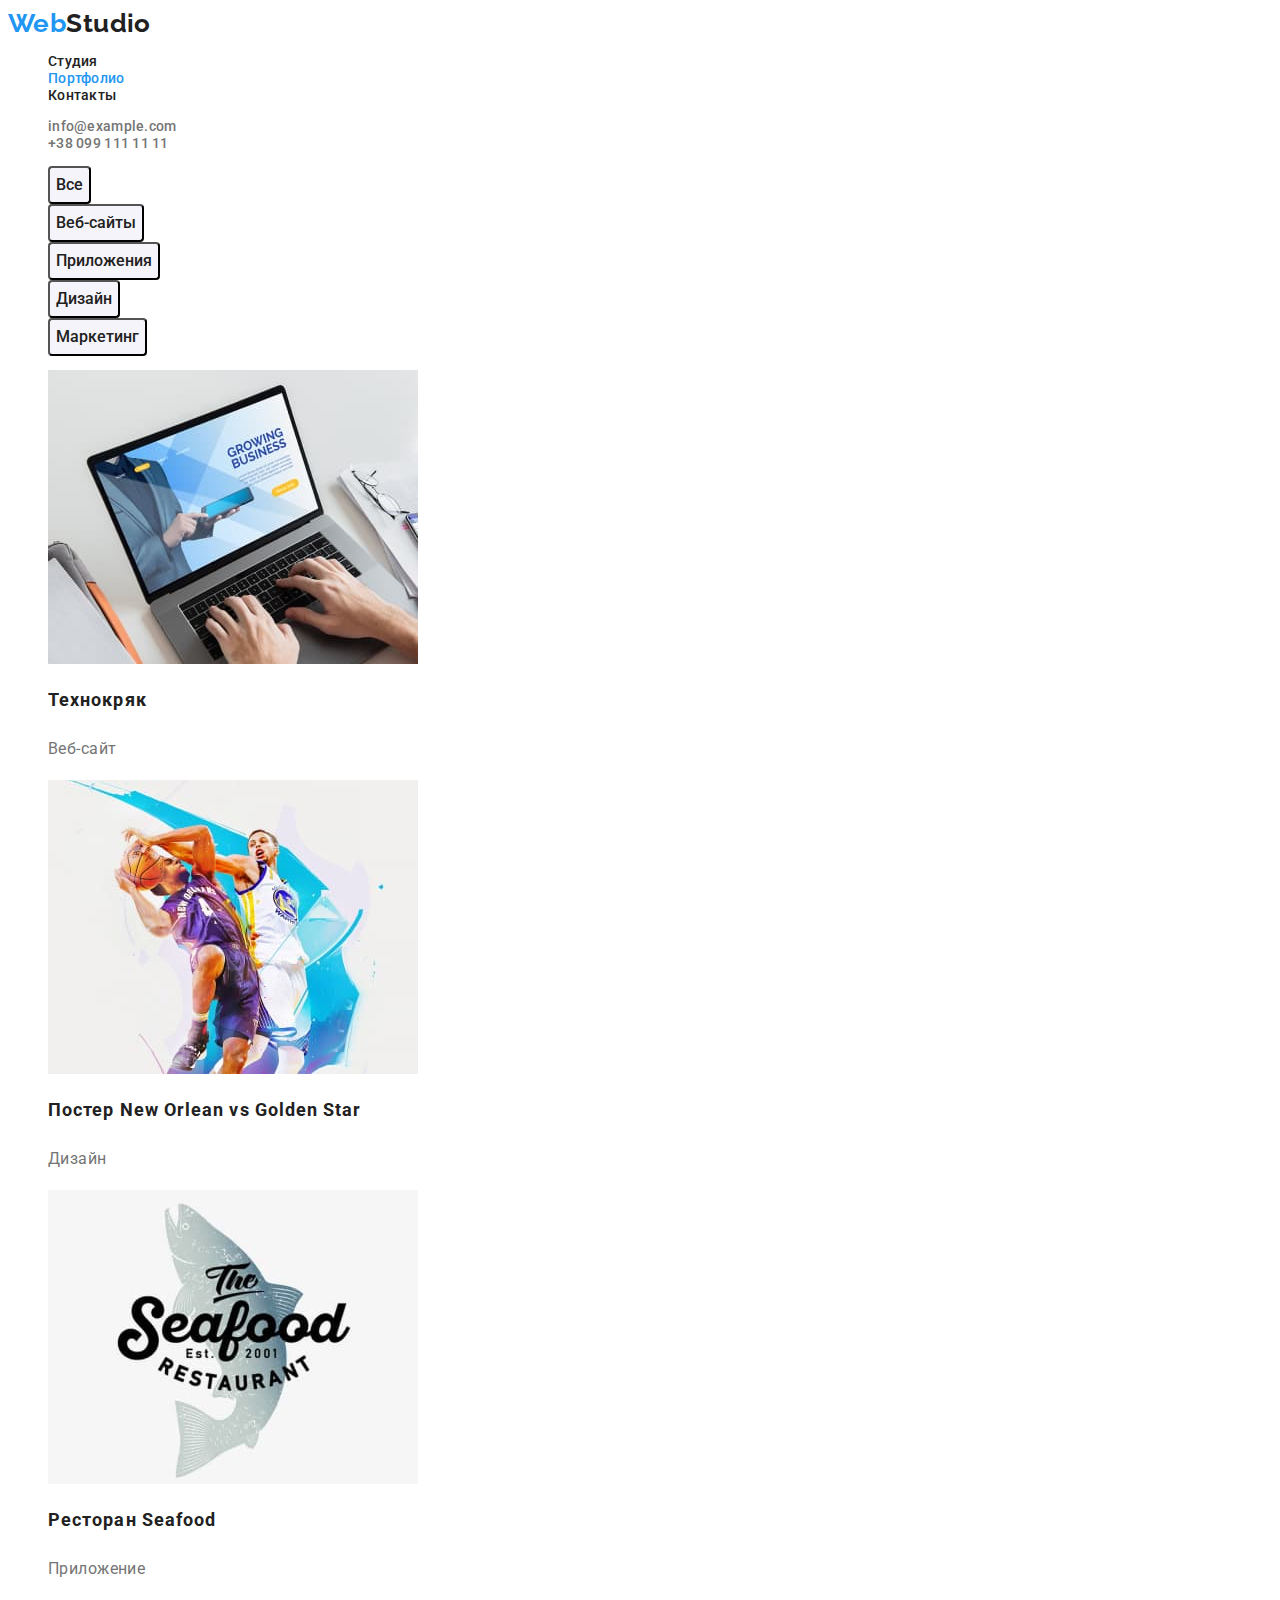
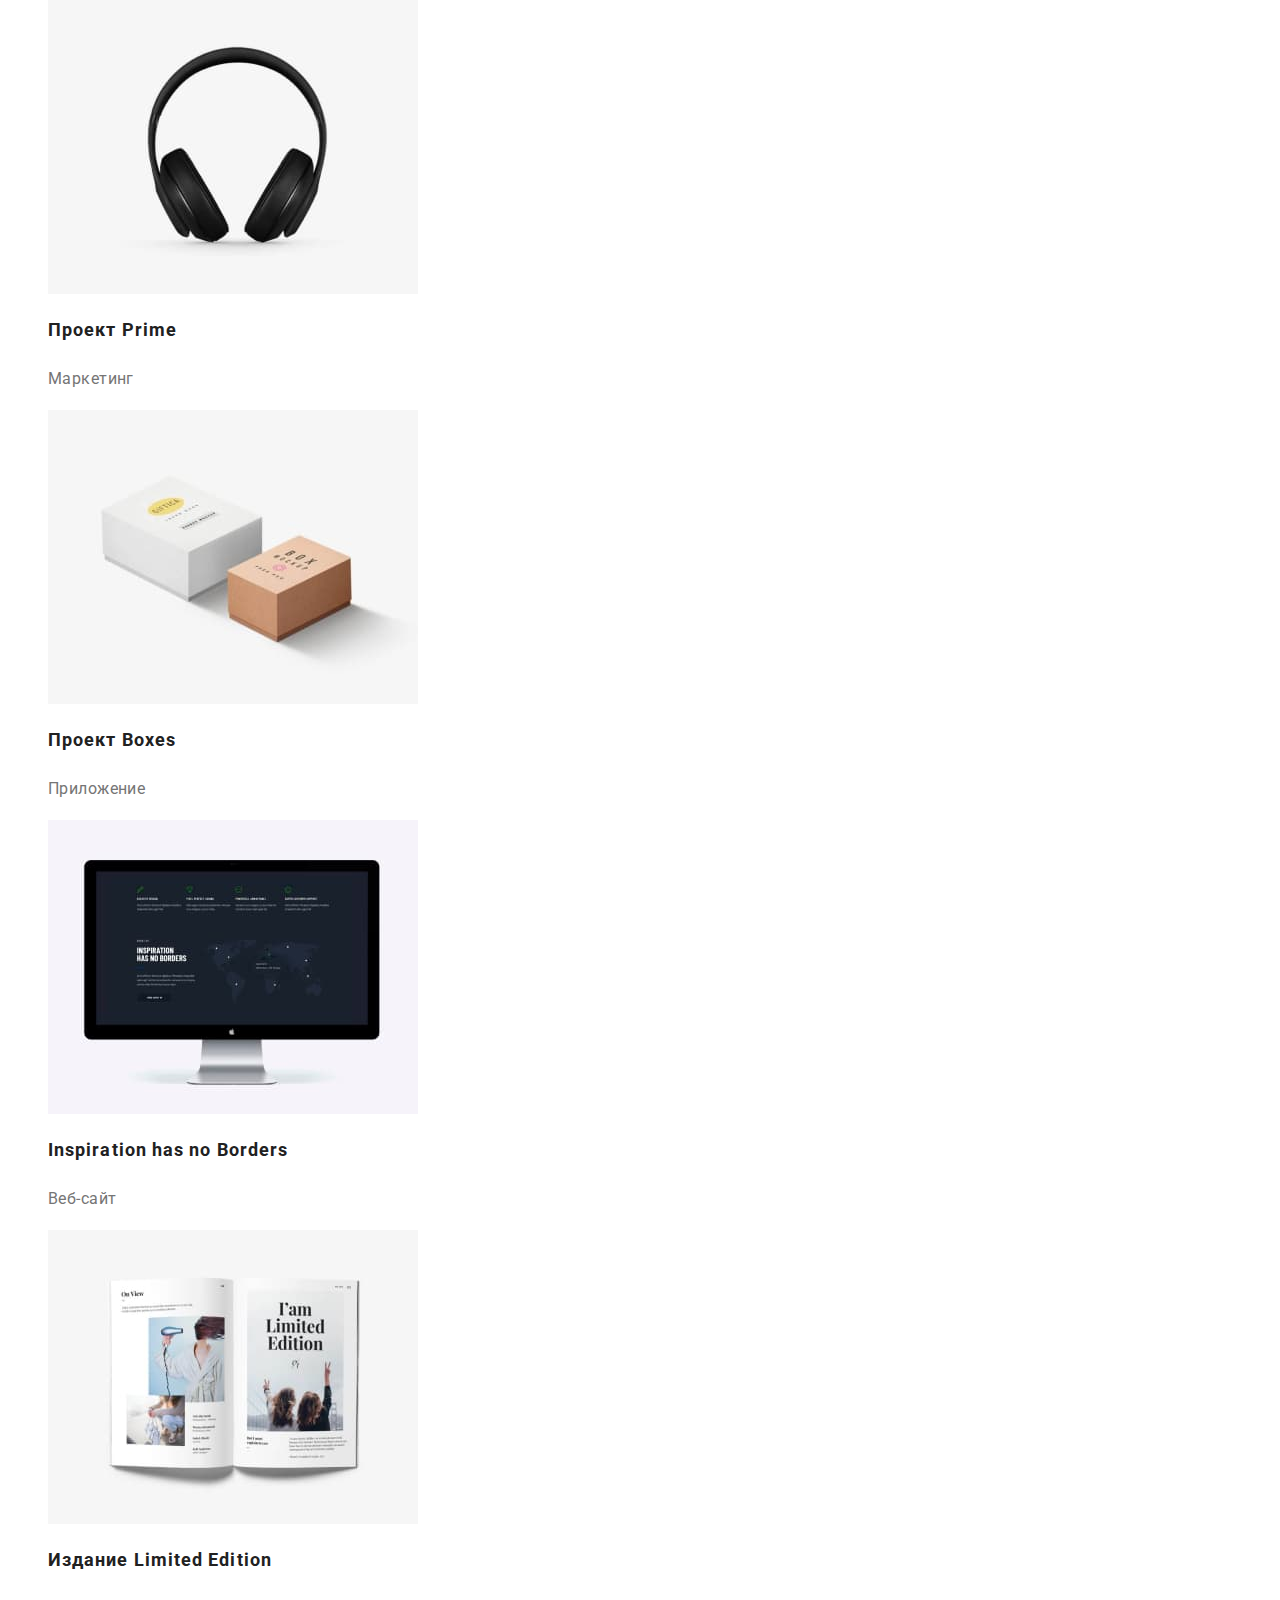
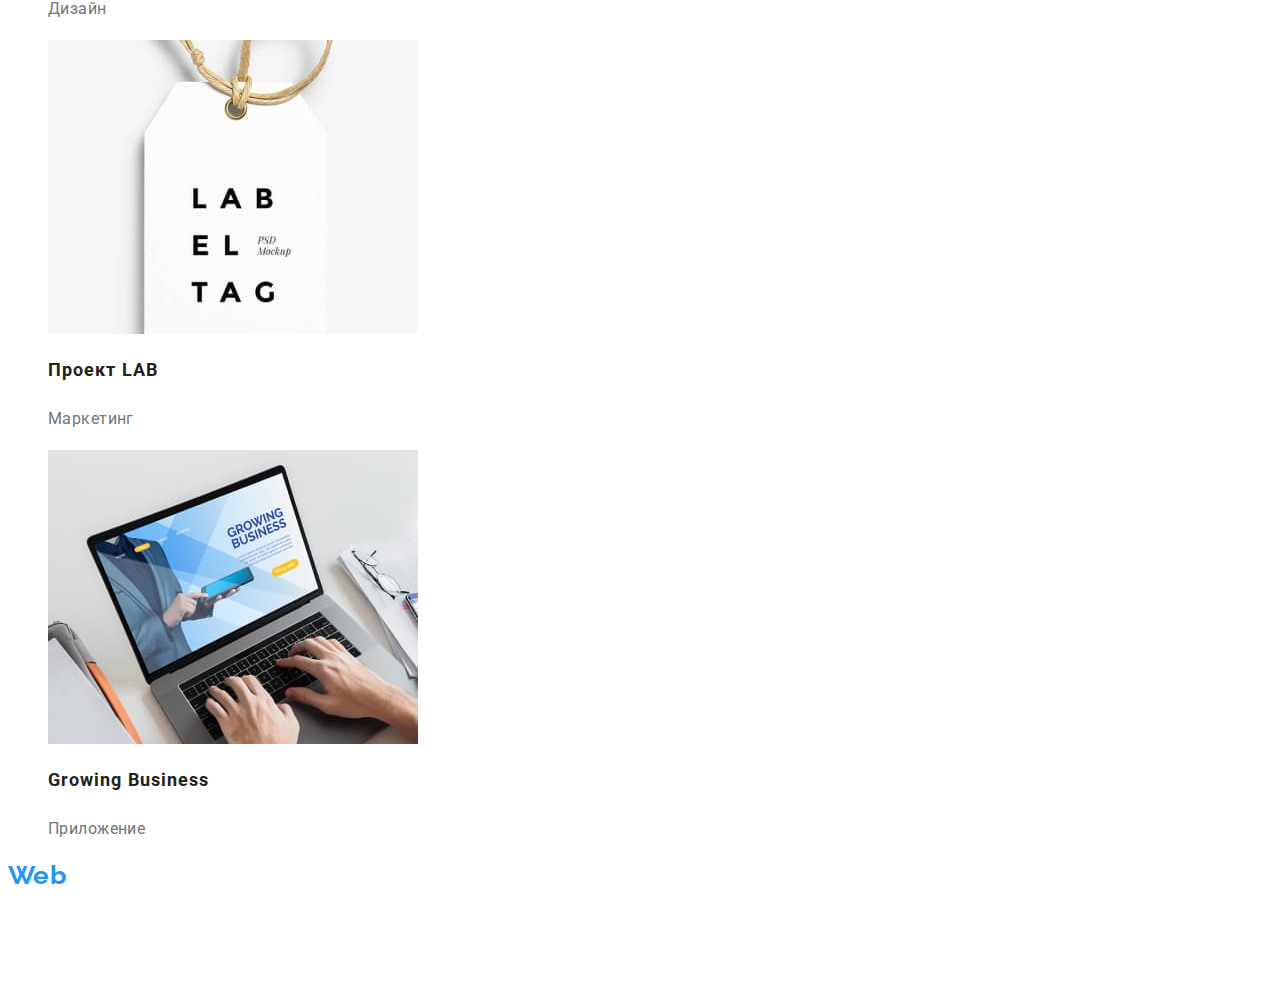
==== portfolio.html @ ce9c1ff7 "copy 2" ====
<!DOCTYPE html>
<html lang="ru">

<head>
    <meta charset="UTF-8">
    <meta http-equiv="X-UA-Compatible" content="IE=edge">
    <meta name="viewport" content="width=device-width, initial-scale=1.0">
    <title>WebStudio</title>
    <link rel="preconnect" href="https://fonts.googleapis.com">
    <link rel="preconnect" href="https://fonts.gstatic.com" crossorigin>
    <link
        href="https://fonts.googleapis.com/css2?family=Raleway:wght@700&family=Roboto:wght@400;500;700;900&display=swap"
        rel="stylesheet">
    <link rel="stylesheet" href="./css/styles.css">
</head>

<body>
    <header class="header">
        <nav class="navigation">
            <a class="logo link" href="./index.html" lang="en"><span class="logo-part">Web</span>Studio</a>
            <ul class="nav-list list">
                <li><a class="nav-list-item link accent" href="./index.html">Студия</a></li>
                <li><a class="nav-list-item carent link accent" href="./portfolio.html">Портфолио</a></li>
                <li><a class="nav-list-item link accent" href="">Контакты</a></li>
            </ul>

        </nav>
        <ul class="contact-header list">
            <li><a class="contact link accent" href="meilto:info@example.com">info@example.com</a></li>
            <li><a class="contact link accent" href="tel:+380991111111">+38 099 111 11 11</a></li>
        </ul>

    </header>

    <main>
        <section>
            <h1 hidden>Портфолио</h1>
            <ul class="list">
                <li><button class="btn-filter" type="button">Все</button></li>
                <li><button class="btn-filter" type="button">Веб-сайты</button></li>
                <li><button class="btn-filter" type="button">Приложения</button></li>
                <li><button class="btn-filter" type="button">Дизайн</button></li>
                <li><button class="btn-filter" type="button">Маркетинг</button></li>
            </ul>
            <ul class="portfolio list">
                <li>
                    <a class="link" href="">
                        <img src="./images/portfolio1.jpg" alt="" width="370">
                        <h2 class="portfolio-title">Технокряк</h2>
                        <p class="portfolio-text">Веб-сайт</p>
                    </a>
                </li>
                <li>
                    <a class="link" href="">
                        <img src="./images/portfolio2.jpg" alt="" width="370">
                        <h2 class="portfolio-title">Постер New Orlean vs Golden Star</h2>
                        <p class="portfolio-text">Дизайн</p>
                    </a>
                </li>
                <li>
                    <a class="link" href="">
                        <img src="./images/portfolio3.jpg" alt="" width="370">
                        <h2 class="portfolio-title">Ресторан Seafood</h2>
                        <p class="portfolio-text">Приложение</p>
                    </a>
                </li>
                <li>
                    <a class="link" href="">
                        <img src="./images/portfolio4.jpg" alt="" width="370">
                        <h2 class="portfolio-title">Проект Prime</h2>
                        <p class="portfolio-text">Маркетинг</p>
                    </a>
                </li>
                <li>
                    <a class="link" href="">
                        <img src="./images/portfolio5.jpg" alt="" width="370">
                        <h2 class="portfolio-title">Проект Boxes</h2>
                        <p class="portfolio-text">Приложение</p>
                    </a>
                </li>
                <li>
                    <a class="link" href="">
                        <img src="./images/portfolio6.jpg" alt="" width="370">
                        <h2 class="portfolio-title">Inspiration has no Borders</h2>
                        <p class="portfolio-text">Веб-сайт</p>
                    </a>
                </li>
                <li>
                    <a class="link" href="">
                        <img src="./images/portfolio7.jpg" alt="" width="370">
                        <h2 class="portfolio-title">Издание Limited Edition</h2>
                        <p class="portfolio-text">Дизайн</p>
                    </a>
                </li>
                <li>
                    <a class="link" href="">
                        <img src="./images/portfolio8.jpg" alt="" width="370">
                        <h2 class="portfolio-title">Проект LAB</h2>
                        <p class="portfolio-text">Маркетинг</p>
                    </a>
                </li>
                <li>
                    <a class="link" href="">
                        <img src="./images/portfolio9.jpg" alt="" width="370">
                        <h2 class="portfolio-title">Growing Business</h2>
                        <p class="portfolio-text">Приложение</p>
                    </a>
                </li>
            </ul>
        </section>
    </main>


    <footer class="footer">
        <a class="logo link" href="./index.html" lang="en"><span class="logo-part">Web</span>Studio</a>
        <address>
            <ul class="list">
                <li>
                    <a class="footer-link link accent" href="https://goo.gl/maps/G8qJHYec9bDJNxMg7" target="_blank"
                        rel="noopener noreferrer">г. Киев,
                        пр-т Леси Украинки, 26</a>
                </li>
                <li>
                    <a class="footer-link link accent contact" href="tel:+380991111111">+38 099 111 11 11</a>
                </li>
                <li>
                    <a class="footer-link link accent contact" href="meilto:info@example.com">info@example.com</a>
                </li>
            </ul>
        </address>
    </footer>
</body>

</html>
---- css/styles.css ----
:root {
    --primary-font-family: 'Roboto', sans-serif;
    --secondary-font-family: 'Raleway', sans-serif;

    --primary-text-color: #212121;
    --secondary-text-color: #757575;
    --text-color-light: #ffffff;
    --accent-color: #2196F3;
    --hover-accent-color: #188CE8;

    --btn-filter-color: #F5F4FA;
}

body {
    font-size: 14px;
    letter-spacing: 0.03em;

    background: var(--text-color-light);
    /* background: #F5F4FA; */
    color: var(--primary-text-color);
    font-family: var(--primary-font-family);
}


.list {
    list-style: none;
}

.link {
    text-decoration: none;

}

/* header */
.logo {
    font-family: var(--secondary-font-family);
    font-weight: 700;
    font-size: 26px;
    line-height: 1.19;


    color: var(--primary-text-color);
}

.logo-part {
    color: var(--accent-color);
}


.nav-list-item,
.contact {
    font-weight: 500;
    line-height: 1.14;
    letter-spacing: 0.02em;

}

.nav-list-item {
    color: var(--primary-text-color);
}

.contact {
    color: var(--secondary-text-color);
}

.nav-list-item.carent {
    color: var(--accent-color)
}


.accent:hover,
.accent:focus {
    color: var(--accent-color);
}



/* --------------hero------------ */

.hero-title {
    font-weight: 900;
    font-size: 44px;
    line-height: 1.36;
    text-align: center;
    letter-spacing: 0.06em;
    text-transform: uppercase;

    color: var(--text-color-light);
}

.button {
    font-family: var(--primary-font-family);
    width: 200px;
    height: 50px;

    font-weight: 700;
    font-size: 16px;
    line-height: 1.88;

    cursor: pointer;
    align-items: center;
    text-align: center;
    letter-spacing: 0.06em;

    background-color: var(--accent-color);
    color: var(--text-color-light);
}

.button:hover,
.button:focus {
    background-color: var(--hover-accent-color);

}

/* -------------main------------ */

.section-title {
    font-weight: 700;
    font-size: 36px;
    line-height: 1.16;
    text-align: center;
}

.base-list .title {
    font-weight: 700;
    font-size: 14px;
    line-height: 1.14;
    text-transform: uppercase;
}

.team-list .title {
    font-weight: 500;
    font-size: 16px;
    line-height: 1.19;

    text-align: center;
}


.base-list .text {
    line-height: 1.71;

    color: var(--secondary-text-color);
}

.team-list .text {
    font-size: 16px;
    line-height: 1.19;

    text-align: center;
    color: var(--secondary-text-color);
}

/* ---------footer--------- */
.footer .logo {
    color: var(--text-color-light);
}

.footer-link {
    font-weight: 400;
    line-height: 1.71;
    font-style: normal;

    color: var(--text-color-light);
}

.footer .contact {
    color: rgba(255, 255, 255, 0.6);
}

.footer .contact:hover,
.footer .contact:focus {
    color: var(--accent-color);
}

/* ----------portfolio---------- */

.btn-filter {
    font-family: var(--primary-font-family);
    font-weight: 500;
    font-size: 16px;
    line-height: 1.62;

    cursor: pointer;

    text-align: center;
    height: 38px;

    color: var(--primary-text-color);

    background: var(--btn-filter-color);
    border-radius: 4px;
}

.btn-filter:hover,
.btn-filter:focus {
    background-color: var(--accent-color);
    color: var(--text-color-light);
}

.portfolio-title {
    font-weight: 700;
    font-size: 18px;
    line-height: 2;
    letter-spacing: 0.06em;

    color: var(--primary-text-color)
}

.portfolio-text {
    font-size: 16px;
    line-height: 1.88;

    color: var(--secondary-text-color);
}
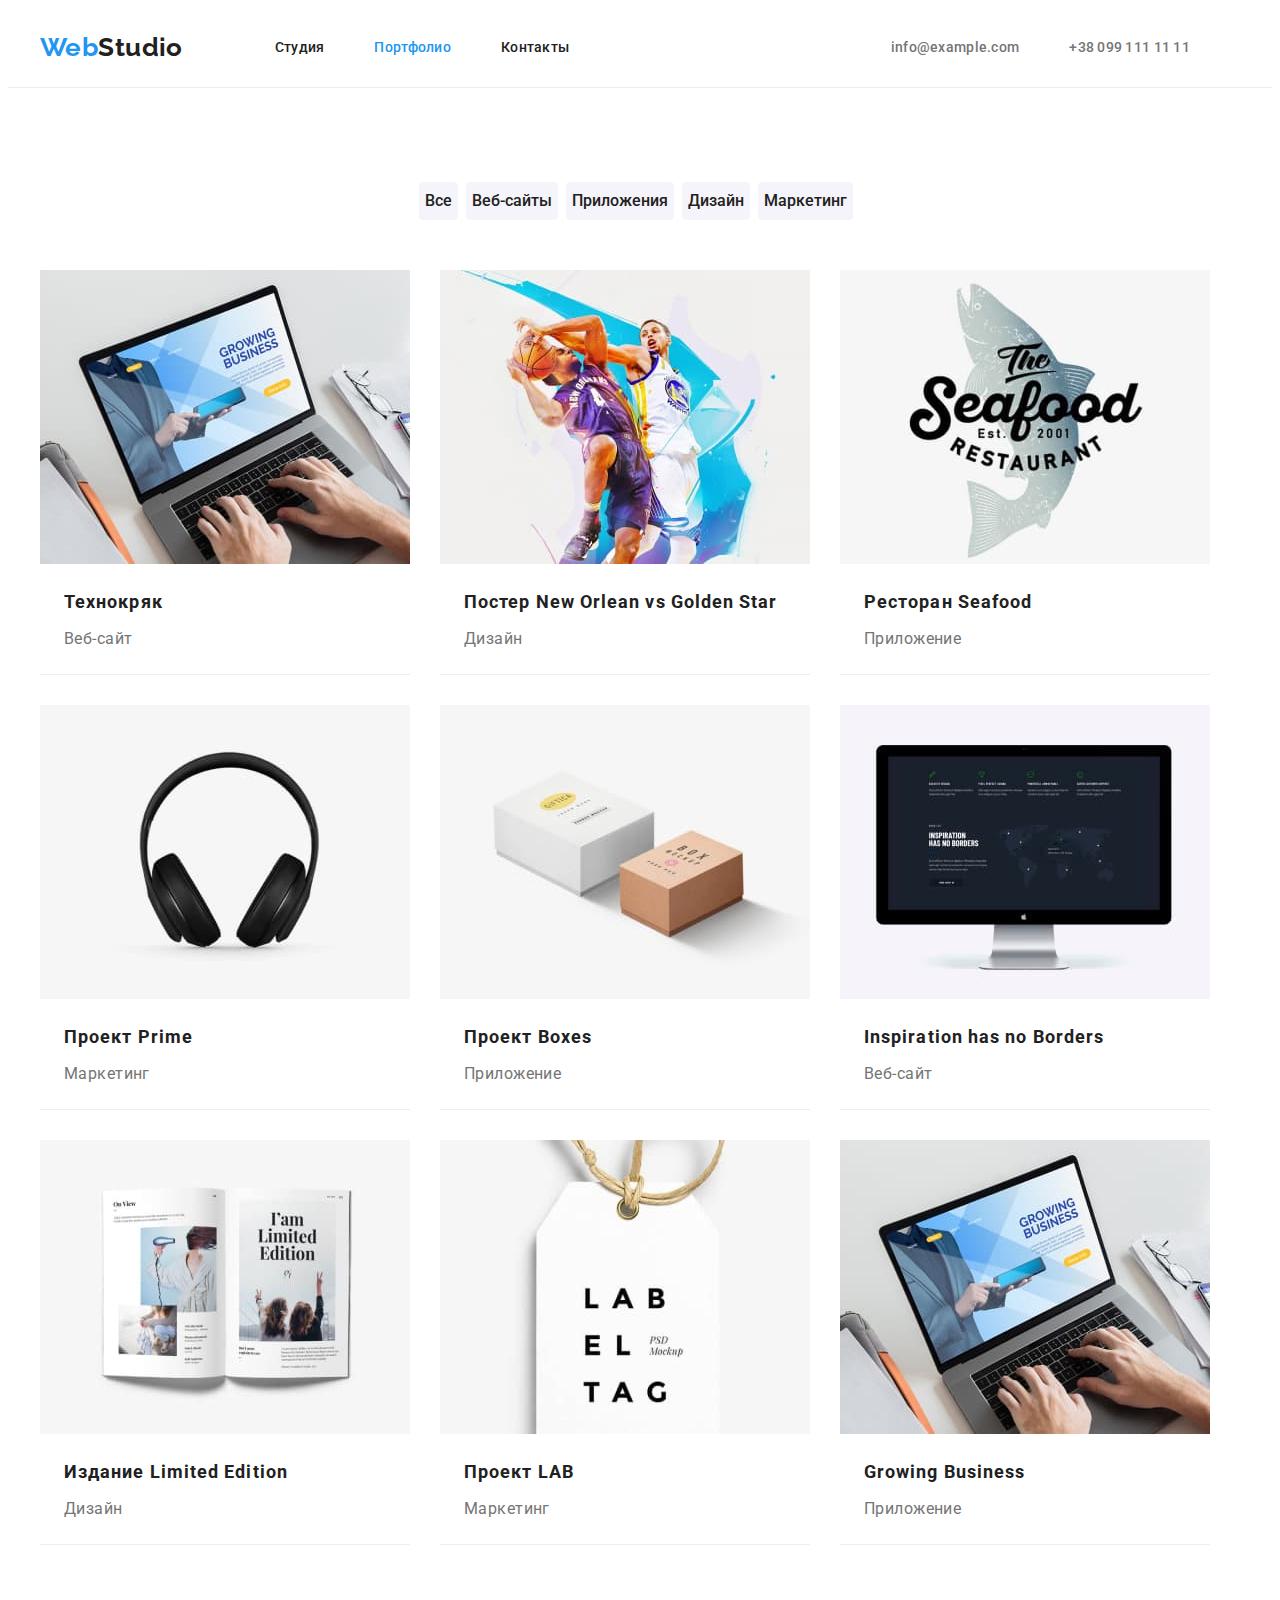
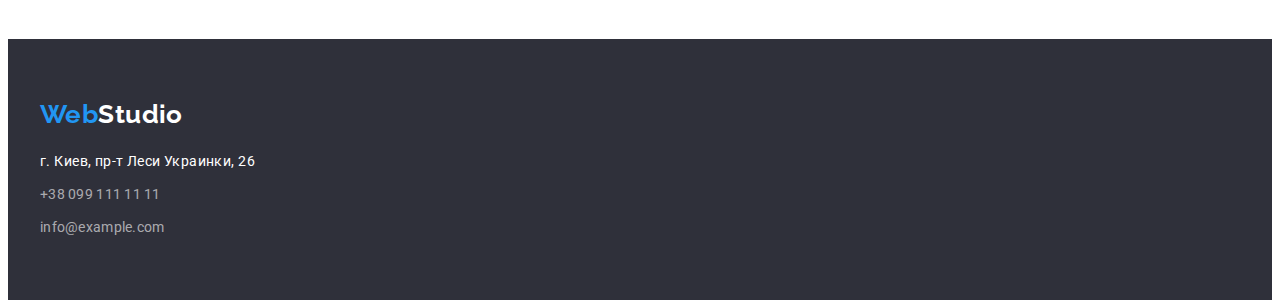
==== commit e2274170: "home work3" ====
--- a/portfolio.html
+++ b/portfolio.html
@@ -16,118 +16,159 @@
 
 <body>
     <header class="header">
-        <nav class="navigation">
-            <a class="logo link" href="./index.html" lang="en"><span class="logo-part">Web</span>Studio</a>
-            <ul class="nav-list list">
-                <li><a class="nav-list-item link accent" href="./index.html">Студия</a></li>
-                <li><a class="nav-list-item carent link accent" href="./portfolio.html">Портфолио</a></li>
-                <li><a class="nav-list-item link accent" href="">Контакты</a></li>
+        <div class="container header-container">
+            <nav class="navigation">
+                <a class="logo link" href="./index.html" lang="en"><span class="logo-part">Web</span>Studio</a>
+                <ul class="nav-list list">
+                    <li class="nav-list-item"><a class="nav-list-link link accent" href="./index.html">Студия</a>
+                    </li>
+                    <li class="nav-list-item"><a class="nav-list-link carent link accent"
+                            href="./portfolio.html">Портфолио</a>
+                    </li>
+                    <li class="nav-list-item"><a class="nav-list-link link accent" href="">Контакты</a></li>
+                </ul>
+
+            </nav>
+            <ul class="contact-header list">
+                <li class="contact-item"><a class="contact link accent"
+                        href="meilto:info@example.com">info@example.com</a>
+                </li>
+                <li class="contact-item"><a class="contact link accent" href="tel:+380991111111">+38 099 111 11 11</a>
+                </li>
             </ul>
-
-        </nav>
-        <ul class="contact-header list">
-            <li><a class="contact link accent" href="meilto:info@example.com">info@example.com</a></li>
-            <li><a class="contact link accent" href="tel:+380991111111">+38 099 111 11 11</a></li>
-        </ul>
-
+        </div>
     </header>
 
     <main>
-        <section>
-            <h1 hidden>Портфолио</h1>
-            <ul class="list">
-                <li><button class="btn-filter" type="button">Все</button></li>
-                <li><button class="btn-filter" type="button">Веб-сайты</button></li>
-                <li><button class="btn-filter" type="button">Приложения</button></li>
-                <li><button class="btn-filter" type="button">Дизайн</button></li>
-                <li><button class="btn-filter" type="button">Маркетинг</button></li>
-            </ul>
-            <ul class="portfolio list">
-                <li>
-                    <a class="link" href="">
-                        <img src="./images/portfolio1.jpg" alt="" width="370">
-                        <h2 class="portfolio-title">Технокряк</h2>
-                        <p class="portfolio-text">Веб-сайт</p>
-                    </a>
-                </li>
-                <li>
-                    <a class="link" href="">
-                        <img src="./images/portfolio2.jpg" alt="" width="370">
-                        <h2 class="portfolio-title">Постер New Orlean vs Golden Star</h2>
-                        <p class="portfolio-text">Дизайн</p>
-                    </a>
-                </li>
-                <li>
-                    <a class="link" href="">
-                        <img src="./images/portfolio3.jpg" alt="" width="370">
-                        <h2 class="portfolio-title">Ресторан Seafood</h2>
-                        <p class="portfolio-text">Приложение</p>
-                    </a>
-                </li>
-                <li>
-                    <a class="link" href="">
-                        <img src="./images/portfolio4.jpg" alt="" width="370">
-                        <h2 class="portfolio-title">Проект Prime</h2>
-                        <p class="portfolio-text">Маркетинг</p>
-                    </a>
-                </li>
-                <li>
-                    <a class="link" href="">
-                        <img src="./images/portfolio5.jpg" alt="" width="370">
-                        <h2 class="portfolio-title">Проект Boxes</h2>
-                        <p class="portfolio-text">Приложение</p>
-                    </a>
-                </li>
-                <li>
-                    <a class="link" href="">
-                        <img src="./images/portfolio6.jpg" alt="" width="370">
-                        <h2 class="portfolio-title">Inspiration has no Borders</h2>
-                        <p class="portfolio-text">Веб-сайт</p>
-                    </a>
-                </li>
-                <li>
-                    <a class="link" href="">
-                        <img src="./images/portfolio7.jpg" alt="" width="370">
-                        <h2 class="portfolio-title">Издание Limited Edition</h2>
-                        <p class="portfolio-text">Дизайн</p>
-                    </a>
-                </li>
-                <li>
-                    <a class="link" href="">
-                        <img src="./images/portfolio8.jpg" alt="" width="370">
-                        <h2 class="portfolio-title">Проект LAB</h2>
-                        <p class="portfolio-text">Маркетинг</p>
-                    </a>
-                </li>
-                <li>
-                    <a class="link" href="">
-                        <img src="./images/portfolio9.jpg" alt="" width="370">
-                        <h2 class="portfolio-title">Growing Business</h2>
-                        <p class="portfolio-text">Приложение</p>
-                    </a>
-                </li>
-            </ul>
+        <section class="portfolio">
+            <div class="container">
+
+                <h1 hidden>Портфолио</h1>
+                <ul class="portfolio-list-btn list">
+                    <li><button class="btn-filter" type="button">Все</button></li>
+                    <li><button class="btn-filter" type="button">Веб-сайты</button></li>
+                    <li><button class="btn-filter" type="button">Приложения</button></li>
+                    <li><button class="btn-filter" type="button">Дизайн</button></li>
+                    <li><button class="btn-filter" type="button">Маркетинг</button></li>
+                </ul>
+                <ul class="portfolio-list list">
+                    <li class="portfolio-list-item">
+                        <a class="link" href="">
+                            <img src="./images/portfolio1.jpg" alt="" width="370">
+                            <div class="portfolio-card">
+                                <h2 class="portfolio-title">Технокряк</h2>
+                                <p class="portfolio-text">Веб-сайт</p>
+                            </div>
+
+                        </a>
+                    </li>
+                    <li class="portfolio-list-item">
+                        <a class="link" href="">
+                            <img src="./images/portfolio2.jpg" alt="" width="370">
+                            <div class="portfolio-card">
+                                <h2 class="portfolio-title">Постер New Orlean vs Golden Star</h2>
+                                <p class="portfolio-text">Дизайн</p>
+                            </div>
+
+                        </a>
+                    </li>
+                    <li class="portfolio-list-item">
+                        <a class="link" href="">
+                            <img src="./images/portfolio3.jpg" alt="" width="370">
+                            <div class="portfolio-card">
+                                <h2 class="portfolio-title">Ресторан Seafood</h2>
+                                <p class="portfolio-text">Приложение</p>
+                            </div>
+
+                        </a>
+                    </li>
+                    <li class="portfolio-list-item">
+                        <a class="link" href="">
+                            <img src="./images/portfolio4.jpg" alt="" width="370">
+                            <div class="portfolio-card">
+                                <h2 class="portfolio-title">Проект Prime</h2>
+                                <p class="portfolio-text">Маркетинг</p>
+                            </div>
+
+                        </a>
+                    </li>
+                    <li class="portfolio-list-item">
+                        <a class="link" href="">
+                            <img src="./images/portfolio5.jpg" alt="" width="370">
+                            <div class="portfolio-card">
+                                <h2 class="portfolio-title">Проект Boxes</h2>
+                                <p class="portfolio-text">Приложение</p>
+                            </div>
+
+                        </a>
+                    </li>
+                    <li class="portfolio-list-item">
+                        <a class="link" href="">
+                            <img src="./images/portfolio6.jpg" alt="" width="370">
+                            <div class="portfolio-card">
+                                <h2 class="portfolio-title">Inspiration has no Borders</h2>
+                                <p class="portfolio-text">Веб-сайт</p>
+                            </div>
+
+                        </a>
+                    </li>
+                    <li class="portfolio-list-item">
+                        <a class="link" href="">
+                            <img src="./images/portfolio7.jpg" alt="" width="370">
+                            <div class="portfolio-card">
+                                <h2 class="portfolio-title">Издание Limited Edition</h2>
+                                <p class="portfolio-text">Дизайн</p>
+                            </div>
+
+                        </a>
+                    </li>
+                    <li class="portfolio-list-item">
+                        <a class="link" href="">
+                            <img src="./images/portfolio8.jpg" alt="" width="370">
+                            <div class="portfolio-card">
+                                <h2 class="portfolio-title">Проект LAB</h2>
+                                <p class="portfolio-text">Маркетинг</p>
+                            </div>
+
+                        </a>
+                    </li>
+                    <li class="portfolio-list-item">
+                        <a class="link" href="">
+                            <img src="./images/portfolio9.jpg" alt="" width="370">
+                            <div class="portfolio-card">
+                                <h2 class="portfolio-title">Growing Business</h2>
+                                <p class="portfolio-text">Приложение</p>
+                            </div>
+
+                        </a>
+                    </li>
+                </ul>
+            </div>
         </section>
+
     </main>
 
 
     <footer class="footer">
-        <a class="logo link" href="./index.html" lang="en"><span class="logo-part">Web</span>Studio</a>
-        <address>
-            <ul class="list">
-                <li>
-                    <a class="footer-link link accent" href="https://goo.gl/maps/G8qJHYec9bDJNxMg7" target="_blank"
-                        rel="noopener noreferrer">г. Киев,
-                        пр-т Леси Украинки, 26</a>
-                </li>
-                <li>
-                    <a class="footer-link link accent contact" href="tel:+380991111111">+38 099 111 11 11</a>
-                </li>
-                <li>
-                    <a class="footer-link link accent contact" href="meilto:info@example.com">info@example.com</a>
-                </li>
-            </ul>
-        </address>
+        <div class="container">
+            <a class="logo link" href="./index.html" lang="en"><span class="logo-part">Web</span>Studio</a>
+            <address>
+                <ul class="list">
+                    <li class="address-item">
+                        <a class="footer-link link accent" href="https://goo.gl/maps/G8qJHYec9bDJNxMg7" target="_blank"
+                            rel="noopener noreferrer">г. Киев,
+                            пр-т Леси Украинки, 26</a>
+                    </li>
+                    <li class="address-item">
+                        <a class="footer-link link accent contact" href="tel:+380991111111">+38 099 111 11 11</a>
+                    </li>
+                    <li class="address-item">
+                        <a class="footer-link link accent contact" href="meilto:info@example.com">info@example.com</a>
+                    </li>
+                </ul>
+            </address>
+        </div>
+
     </footer>
 </body>
 
--- a/css/styles.css
+++ b/css/styles.css
@@ -21,8 +21,32 @@
     font-family: var(--primary-font-family);
 }
 
+h1,
+h2,
+h3,
+h4,
+p {
+    margin-top: 0;
+    margin-bottom: 0;
+}
+
+ul,
+ol {
+    margin-top: 0;
+    margin-bottom: 0;
+    padding-left: 0;
+}
+
+img {
+    display: block;
+}
+
+address {
+    font-style: normal;
+}
 
 .list {
+    display: flex;
     list-style: none;
 }
 
@@ -31,8 +55,35 @@
 
 }
 
+.container {
+    width: 1200px;
+    padding-left: 15px;
+    padding-right: 15px;
+    margin-left: auto;
+    margin-right: auto;
+}
+
 /* header */
+.header {
+    padding-top: 24px;
+    padding-bottom: 24px;
+    border-bottom: 1px solid #ECECEC;
+}
+
+.header-container {
+    display: flex;
+    align-items: center;
+    justify-content: space-between;
+}
+
+.navigation {
+    display: flex;
+    align-items: center;
+}
+
 .logo {
+    margin-right: 92px;
+
     font-family: var(--secondary-font-family);
     font-weight: 700;
     font-size: 26px;
@@ -46,8 +97,12 @@
     color: var(--accent-color);
 }
 
-
-.nav-list-item,
+.nav-list {
+    display: flex;
+    align-items: center;
+}
+
+.nav-list-link,
 .contact {
     font-weight: 500;
     line-height: 1.14;
@@ -55,15 +110,20 @@
 
 }
 
-.nav-list-item {
+.nav-list-link {
     color: var(--primary-text-color);
+}
+
+.nav-list-item:not(:last-child),
+.contact-item {
+    margin-right: 50px;
 }
 
 .contact {
     color: var(--secondary-text-color);
 }
 
-.nav-list-item.carent {
+.nav-list-link.carent {
     color: var(--accent-color)
 }
 
@@ -76,8 +136,19 @@
 
 
 /* --------------hero------------ */
+.hero-container {
+    background: #2F303A;
+    padding-top: 200px;
+    padding-bottom: 200px;
+
+    /* align-content: center; */
+}
 
 .hero-title {
+    margin-left: auto;
+    margin-right: auto;
+    margin-bottom: 30px;
+    max-width: 696px;
     font-weight: 900;
     font-size: 44px;
     line-height: 1.36;
@@ -89,9 +160,16 @@
 }
 
 .button {
+    display: flex;
+    margin-left: auto;
+    margin-right: auto;
+
     font-family: var(--primary-font-family);
-    width: 200px;
-    height: 50px;
+    min-width: 200px;
+
+    padding: 10px 30px;
+    box-shadow: 0px 4px 4px rgba(0, 0, 0, 0.15);
+    border-radius: 4px;
 
     font-weight: 700;
     font-size: 16px;
@@ -104,6 +182,7 @@
 
     background-color: var(--accent-color);
     color: var(--text-color-light);
+    border: none;
 }
 
 .button:hover,
@@ -114,11 +193,45 @@
 
 /* -------------main------------ */
 
+.section {
+    padding-top: 94px;
+    padding-bottom: 94px;
+}
+
 .section-title {
+    margin-bottom: 50px;
     font-weight: 700;
     font-size: 36px;
     line-height: 1.16;
     text-align: center;
+}
+
+.principle {
+    padding-bottom: 0;
+}
+
+.base-list {
+    justify-content: space-between;
+}
+
+.base-list-item {
+    width: 270px;
+
+}
+
+.team-list {
+    margin-left: -30px;
+    margin-top: -30px;
+}
+
+.team-list-item {
+    flex-basis: calc((100%-120px))/4;
+    margin-left: 30px;
+    margin-top: 30px;
+}
+
+.title {
+    margin-bottom: 10px;
 }
 
 .base-list .title {
@@ -136,11 +249,25 @@
     text-align: center;
 }
 
+.work-list {
+    margin-left: -30px;
+    margin-top: -30px;
+}
+
+.work-list-item {
+    flex-basis: calc((100%-90px))/3;
+    margin-left: 30px;
+    margin-top: 30px;
+}
 
 .base-list .text {
     line-height: 1.71;
 
     color: var(--secondary-text-color);
+}
+
+.team-section {
+    background-color: #F5F4FA;
 }
 
 .team-list .text {
@@ -151,9 +278,38 @@
     color: var(--secondary-text-color);
 }
 
+.team-list-item {
+    box-shadow: 0px 1px 3px rgba(0, 0, 0, 0.12), 0px 1px 1px rgba(0, 0, 0, 0.14), 0px 2px 1px rgba(0, 0, 0, 0.2);
+    border-radius: 0px 0px 4px 4px;
+    border-bottom: 1px solid #ECECEC;
+    ;
+}
+
+.team-card {
+    padding-top: 30px;
+    padding-bottom: 30px;
+}
+
 /* ---------footer--------- */
+.footer {
+    background: #2F303A;
+    padding-top: 60px;
+    padding-bottom: 60px;
+
+}
+
 .footer .logo {
     color: var(--text-color-light);
+}
+
+.footer .list {
+    display: inline-block;
+    margin-top: 20px;
+
+}
+
+.address-item:not(:last-child) {
+    padding-bottom: 9px;
 }
 
 .footer-link {
@@ -175,7 +331,21 @@
 
 /* ----------portfolio---------- */
 
+.portfolio {
+    padding-top: 94px;
+    padding-bottom: 94px;
+}
+
+.portfolio-list-btn {
+    display: flex;
+    justify-content: center;
+
+    margin-bottom: 50px;
+}
+
 .btn-filter {
+    margin-right: 8px;
+
     font-family: var(--primary-font-family);
     font-weight: 500;
     font-size: 16px;
@@ -190,12 +360,27 @@
 
     background: var(--btn-filter-color);
     border-radius: 4px;
+    border: none;
 }
 
 .btn-filter:hover,
 .btn-filter:focus {
     background-color: var(--accent-color);
     color: var(--text-color-light);
+}
+
+.portfolio-list {
+
+    flex-wrap: wrap;
+    margin-left: -30px;
+    margin-top: -30px;
+}
+
+.portfolio-list-item {
+    flex-basis: calc((100%-90px))/3;
+    margin-left: 30px;
+    margin-top: 30px;
+
 }
 
 .portfolio-title {
@@ -203,6 +388,7 @@
     font-size: 18px;
     line-height: 2;
     letter-spacing: 0.06em;
+    margin-bottom: 4px;
 
     color: var(--primary-text-color)
 }
@@ -212,4 +398,9 @@
     line-height: 1.88;
 
     color: var(--secondary-text-color);
+}
+
+.portfolio-card {
+    padding: 20px 24px;
+    border-bottom: 1px solid #EEEEEE;
 }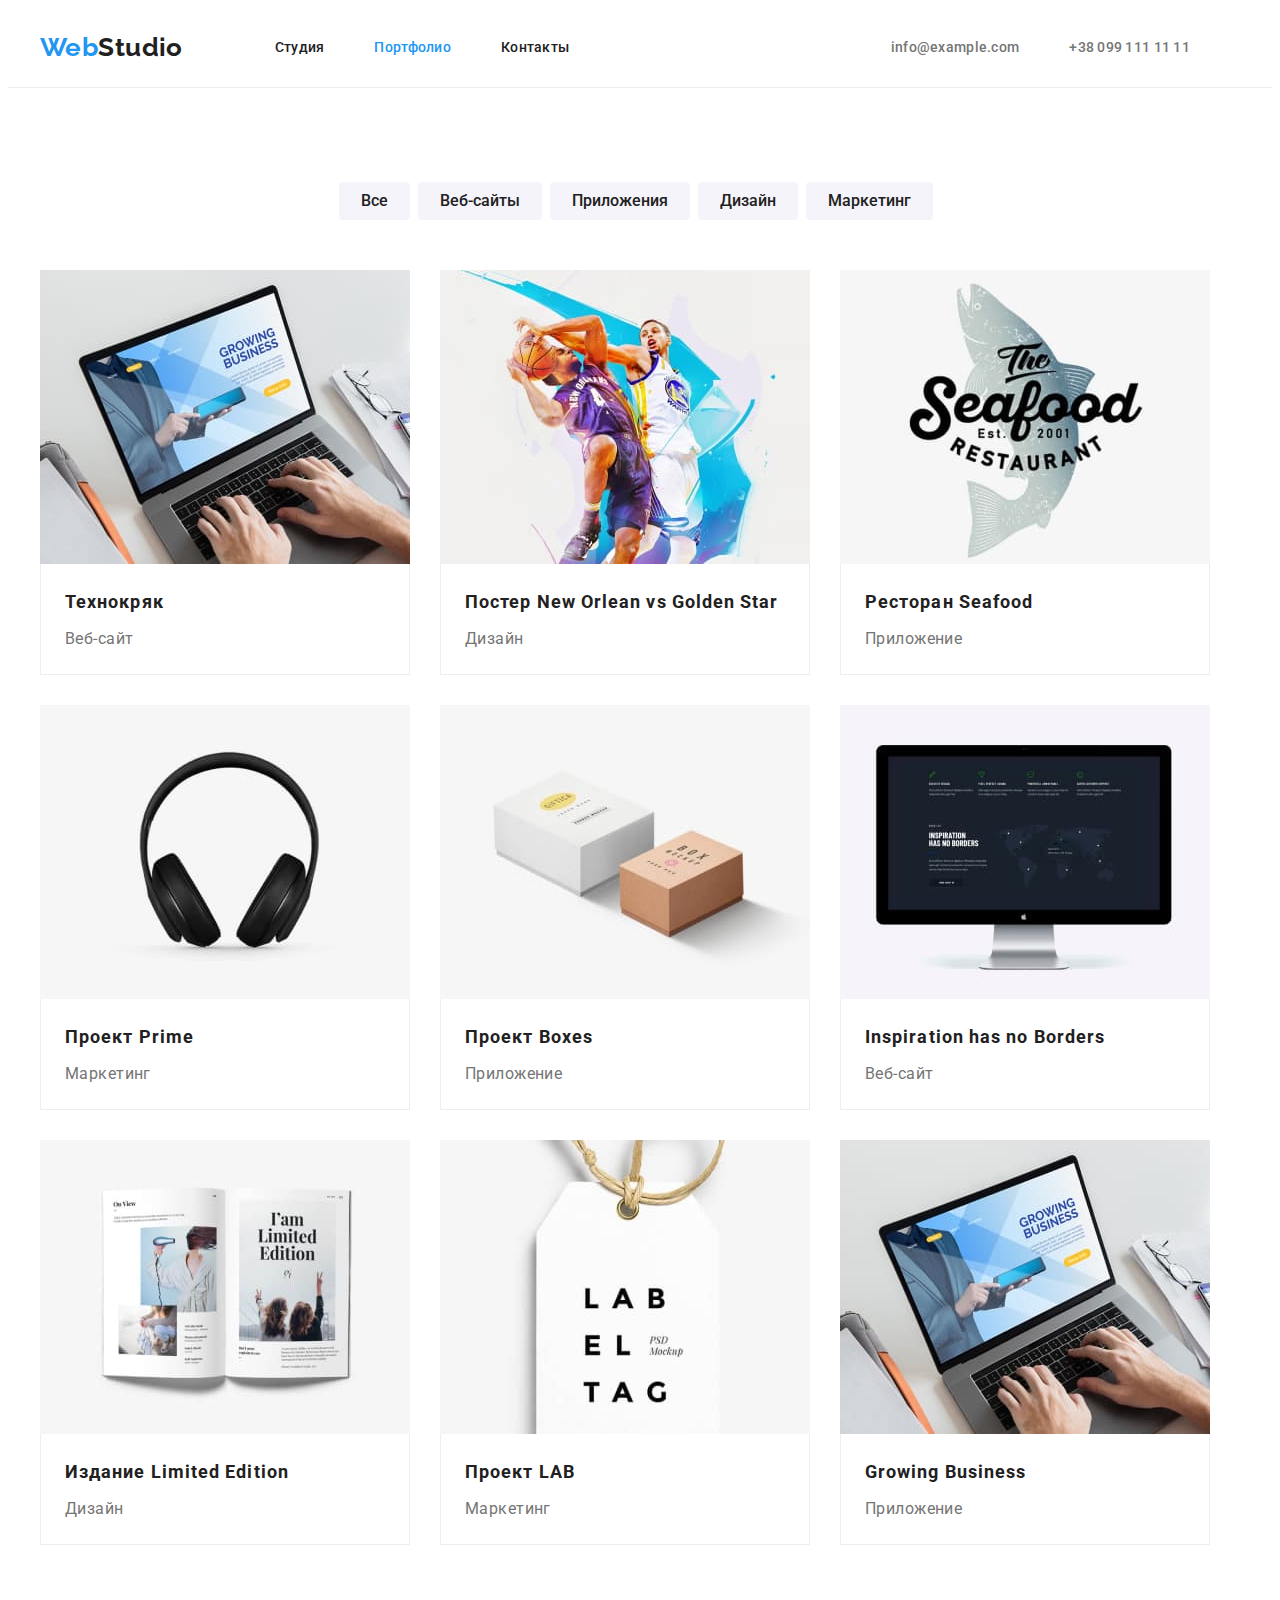
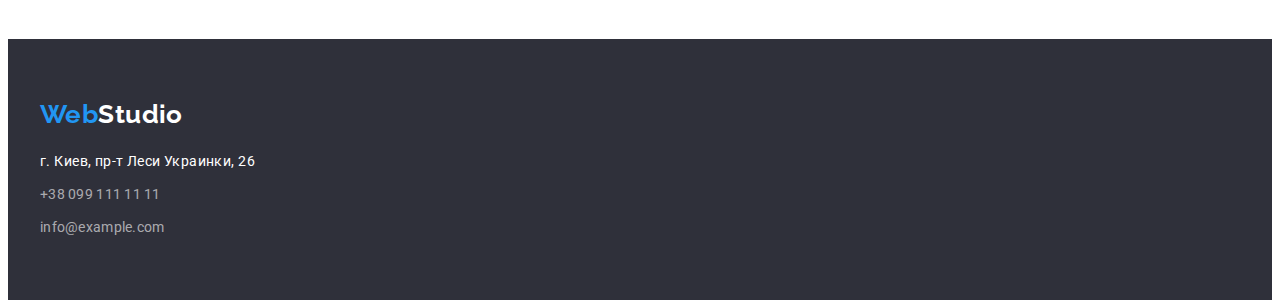
==== commit aa72e376: "change work3" ====
--- a/portfolio.html
+++ b/portfolio.html
@@ -11,6 +11,10 @@
     <link
         href="https://fonts.googleapis.com/css2?family=Raleway:wght@700&family=Roboto:wght@400;500;700;900&display=swap"
         rel="stylesheet">
+    <link rel="stylesheet" href="https://cdnjs.cloudflare.com/ajax/libs/modern-normalize/1.1.0/modern-normalize.min.css"
+        integrity="sha512-wpPYUAdjBVSE4KJnH1VR1HeZfpl1ub8YT/NKx4PuQ5NmX2tKuGu6U/JRp5y+Y8XG2tV+wKQpNHVUX03MfMFn9Q=="
+        crossorigin="anonymous" referrerpolicy="no-referrer" />
+
     <link rel="stylesheet" href="./css/styles.css">
 </head>
 
@@ -31,16 +35,16 @@
             </nav>
             <ul class="contact-header list">
                 <li class="contact-item"><a class="contact link accent"
-                        href="meilto:info@example.com">info@example.com</a>
-                </li>
+                        href="meilto:info@example.com">info@example.com</a></li>
                 <li class="contact-item"><a class="contact link accent" href="tel:+380991111111">+38 099 111 11 11</a>
                 </li>
             </ul>
         </div>
     </header>
 
+
     <main>
-        <section class="portfolio">
+        <section class="section">
             <div class="container">
 
                 <h1 hidden>Портфолио</h1>
--- a/css/styles.css
+++ b/css/styles.css
@@ -16,7 +16,6 @@
     letter-spacing: 0.03em;
 
     background: var(--text-color-light);
-    /* background: #F5F4FA; */
     color: var(--primary-text-color);
     font-family: var(--primary-font-family);
 }
@@ -136,7 +135,7 @@
 
 
 /* --------------hero------------ */
-.hero-container {
+.hero {
     background: #2F303A;
     padding-top: 200px;
     padding-bottom: 200px;
@@ -286,6 +285,7 @@
 }
 
 .team-card {
+    background-color: #fff;
     padding-top: 30px;
     padding-bottom: 30px;
 }
@@ -309,7 +309,7 @@
 }
 
 .address-item:not(:last-child) {
-    padding-bottom: 9px;
+    margin-bottom: 9px;
 }
 
 .footer-link {
@@ -331,11 +331,6 @@
 
 /* ----------portfolio---------- */
 
-.portfolio {
-    padding-top: 94px;
-    padding-bottom: 94px;
-}
-
 .portfolio-list-btn {
     display: flex;
     justify-content: center;
@@ -345,7 +340,7 @@
 
 .btn-filter {
     margin-right: 8px;
-
+    padding: 6px 22px;
     font-family: var(--primary-font-family);
     font-weight: 500;
     font-size: 16px;
@@ -402,5 +397,7 @@
 
 .portfolio-card {
     padding: 20px 24px;
+    border-right: 1px solid #EEEEEE;
     border-bottom: 1px solid #EEEEEE;
+    border-left: 1px solid #EEEEEE;
 }